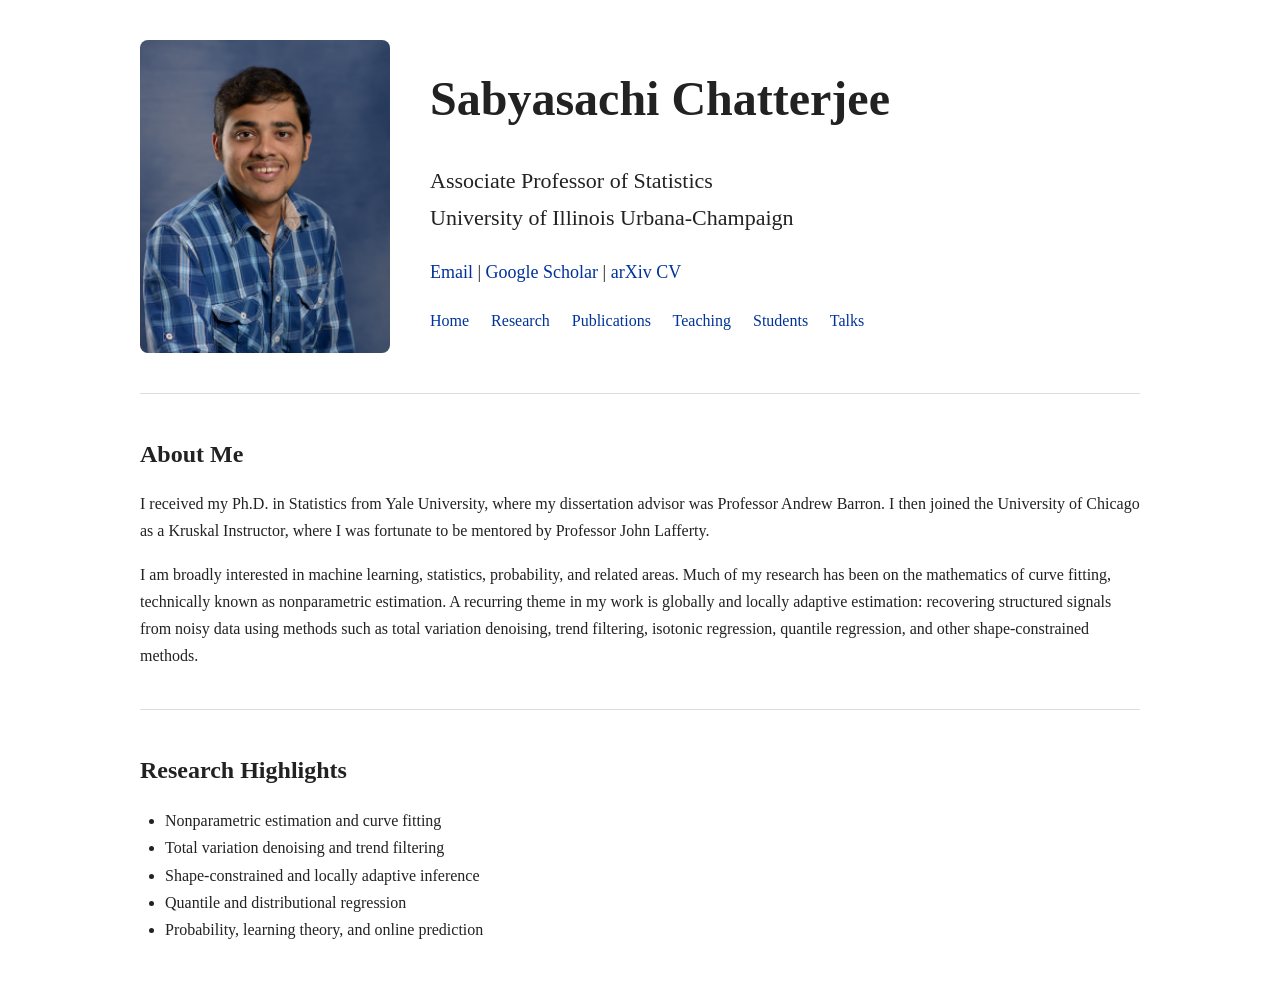
==== index.html @ 8ed2fbd7 "Update index.html" ====
<!DOCTYPE html>
<html lang="en">

<head>
    <meta charset="UTF-8">
    <meta name="viewport" content="width=device-width, initial-scale=1.0">
    <title>Sabyasachi Chatterjee</title>
    <link rel="stylesheet" href="styles.css">
</head>

<body>

<div class="hero">

    <div class="photo">
        <img src="profile.jpg" alt="Sabyasachi Chatterjee">
    </div>

    <div class="intro">

        <h1>Sabyasachi Chatterjee</h1>

        <p class="position">
            Associate Professor of Statistics<br>
            University of Illinois Urbana-Champaign
        </p>

        <p class="quicklinks">
            <a href="mailto:sc1706@illinois.edu">Email</a> |
            <a href="https://scholar.google.com/citations?user=SyVmzFsAAAAJ&hl=en&oi=ao" target="_blank">Google Scholar</a> |
            <a href="https://arxiv.org/search/?query=Sabyasachi+Chatterjee&searchtype=author" target="_blank">arXiv</a> 
            <a href="CV.pdf" target="_blank">CV</a>
        </p>

        <nav>
            <a href="index.html">Home</a>
            <a href="research.html">Research</a>
            <a href="publications.html">Publications</a>
            <a href="teaching.html">Teaching</a>
            <a href="students.html">Students</a>
            <a href="talks.html">Talks</a>
        </nav>

    </div>

</div>

<hr>

<section>

<h2>About Me</h2>

<p>
I received my Ph.D. in Statistics from Yale University, where my dissertation
advisor was Professor Andrew Barron. I then joined the University of Chicago
as a Kruskal Instructor, where I was fortunate to be mentored by Professor
John Lafferty.
</p>

<p>
I am broadly interested in machine learning, statistics, probability, and
related areas. Much of my research has been on the mathematics of curve
fitting, technically known as nonparametric estimation. A recurring theme in
my work is globally and locally adaptive estimation: recovering structured
signals from noisy data using methods such as total variation denoising, trend
filtering, isotonic regression, quantile regression, and other shape-constrained
methods.
</p>

</section>


<hr>

<section>

<h2>Research Highlights</h2>

<ul>
    <li>Nonparametric estimation and curve fitting</li>
    <li>Total variation denoising and trend filtering</li>
    <li>Shape-constrained and locally adaptive inference</li>
    <li>Quantile and distributional regression</li>
    <li>Probability, learning theory, and online prediction</li>
</ul>
</section>

</body>

</html>
---- styles.css ----
body {
    max-width: 1000px;
    margin: 40px auto;
    padding: 0 20px;

    font-family: Georgia, serif;
    line-height: 1.7;
    color: #222;
}

.hero {
    display: flex;
    align-items: center;
    gap: 40px;
    margin-bottom: 40px;
}

.photo {
    flex-shrink: 0;
}

.photo img {
    width: 250px;
    height: auto;
    border-radius: 8px;
    display: block;
}

.intro {
    flex: 1;
}

h1 {
    font-size: 48px;
    margin-bottom: 10px;
    margin-top: 0;
}

.position {
    font-size: 22px;
    margin-bottom: 20px;
}

nav {
    margin-top: 15px;
}

nav a {
    margin-right: 18px;
    text-decoration: none;
    color: #003399;
}

nav a:hover {
    text-decoration: underline;
}

section {
    margin-top: 40px;
    margin-bottom: 40px;
}

h2 {
    margin-bottom: 15px;
}

ul {
    padding-left: 25px;
}

hr {
    border: none;
    border-top: 1px solid #ddd;
    margin: 40px 0;
}

.quicklinks {
    font-size: 18px;
    margin-bottom: 20px;
}

.quicklinks a {
    text-decoration: none;
    color: #003399;
}

.quicklinks a:hover {
    text-decoration: underline;
}

.figure-placeholder {
    border: 1px solid #ddd;
    background: #f8f8f8;
    padding: 60px;
    text-align: center;
    color: #666;
    font-style: italic;
    border-radius: 8px;
    margin-top: 20px;
}
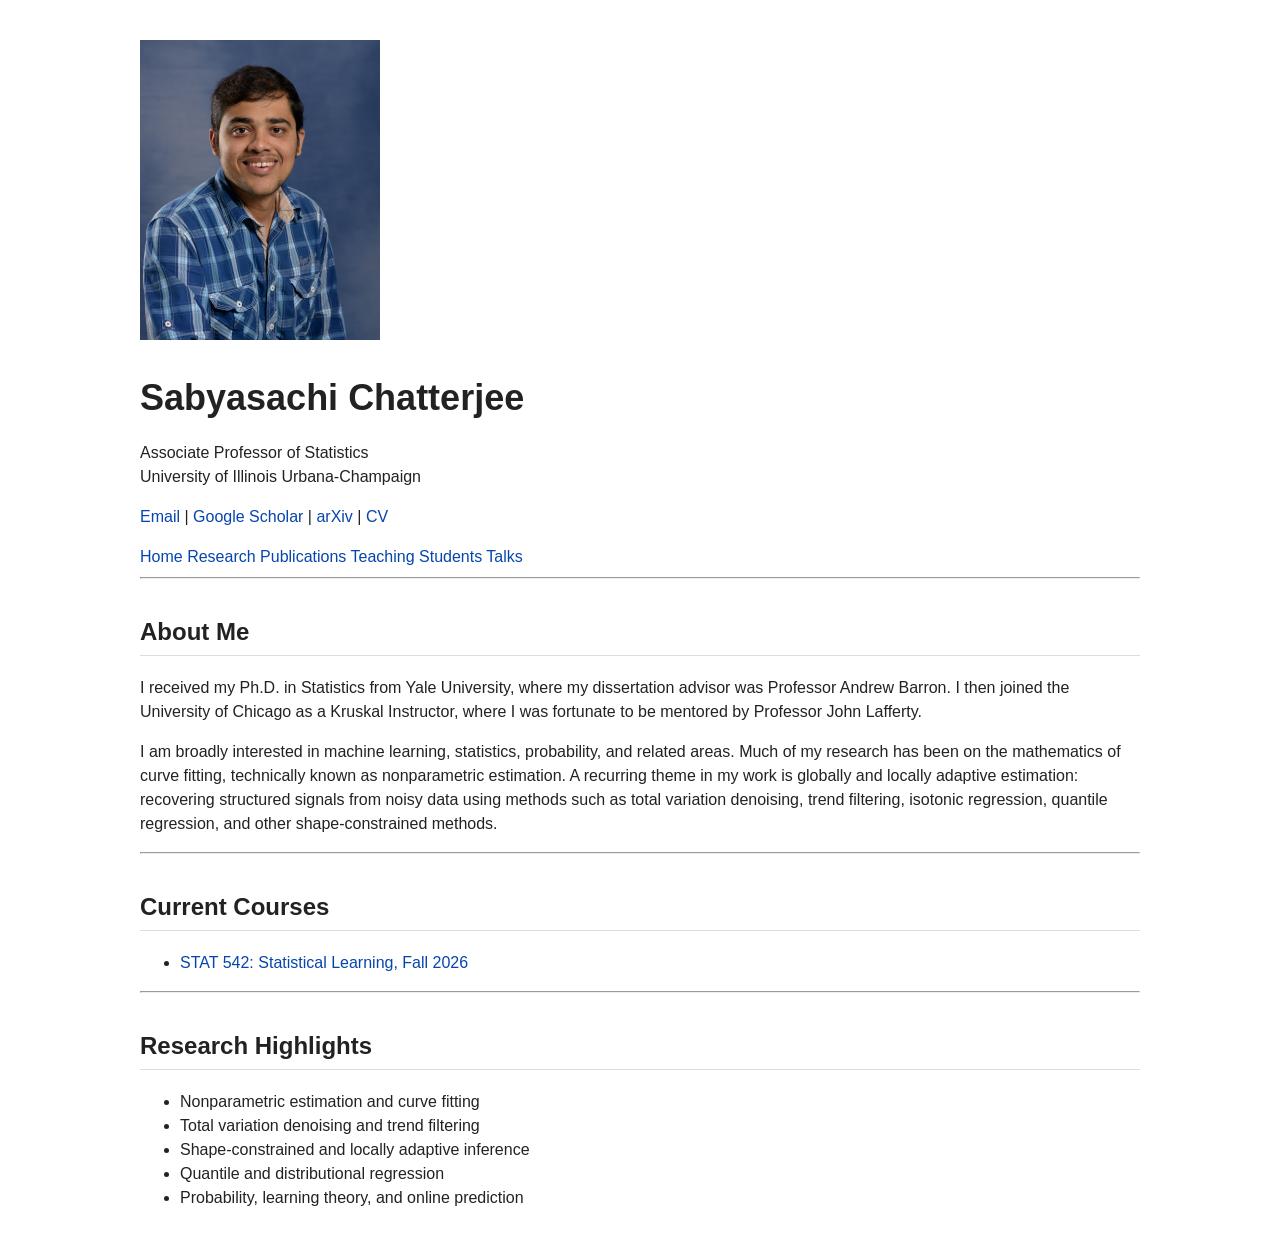
==== commit e9c338bc: "Update index.html" ====
--- a/index.html
+++ b/index.html
@@ -28,7 +28,7 @@
         <p class="quicklinks">
             <a href="mailto:sc1706@illinois.edu">Email</a> |
             <a href="https://scholar.google.com/citations?user=SyVmzFsAAAAJ&hl=en&oi=ao" target="_blank">Google Scholar</a> |
-            <a href="https://arxiv.org/search/?query=Sabyasachi+Chatterjee&searchtype=author" target="_blank">arXiv</a> 
+            <a href="https://arxiv.org/search/?query=Sabyasachi+Chatterjee&searchtype=author" target="_blank">arXiv</a> |
             <a href="CV.pdf" target="_blank">CV</a>
         </p>
 
@@ -70,6 +70,21 @@
 
 </section>
 
+<hr>
+
+<section>
+
+<h2>Current Courses</h2>
+
+<ul>
+    <li>
+        <a href="courses/stat-542-fall-2026/">
+            STAT 542: Statistical Learning, Fall 2026
+        </a>
+    </li>
+</ul>
+
+</section>
 
 <hr>
 
@@ -84,6 +99,7 @@
     <li>Quantile and distributional regression</li>
     <li>Probability, learning theory, and online prediction</li>
 </ul>
+
 </section>
 
 </body>
--- a/styles.css
+++ b/styles.css
@@ -1,100 +1,49 @@
 body {
-    max-width: 1000px;
-    margin: 40px auto;
-    padding: 0 20px;
-
-    font-family: Georgia, serif;
-    line-height: 1.7;
-    color: #222;
-}
-
-.hero {
-    display: flex;
-    align-items: center;
-    gap: 40px;
-    margin-bottom: 40px;
-}
-
-.photo {
-    flex-shrink: 0;
-}
-
-.photo img {
-    width: 250px;
-    height: auto;
-    border-radius: 8px;
-    display: block;
-}
-
-.intro {
-    flex: 1;
+  font-family: Arial, Helvetica, sans-serif;
+  max-width: 1000px;
+  margin: 40px auto;
+  padding: 0 20px;
+  line-height: 1.5;
+  color: #222;
 }
 
 h1 {
-    font-size: 48px;
-    margin-bottom: 10px;
-    margin-top: 0;
-}
-
-.position {
-    font-size: 22px;
-    margin-bottom: 20px;
-}
-
-nav {
-    margin-top: 15px;
-}
-
-nav a {
-    margin-right: 18px;
-    text-decoration: none;
-    color: #003399;
-}
-
-nav a:hover {
-    text-decoration: underline;
-}
-
-section {
-    margin-top: 40px;
-    margin-bottom: 40px;
+  font-size: 36px;
+  margin-bottom: 5px;
 }
 
 h2 {
-    margin-bottom: 15px;
+  margin-top: 35px;
+  border-bottom: 1px solid #ddd;
+  padding-bottom: 5px;
 }
 
-ul {
-    padding-left: 25px;
+table {
+  border-collapse: collapse;
+  width: 100%;
+  margin-top: 15px;
 }
 
-hr {
-    border: none;
-    border-top: 1px solid #ddd;
-    margin: 40px 0;
+th, td {
+  border: 1px solid #ddd;
+  padding: 10px;
+  vertical-align: top;
 }
 
-.quicklinks {
-    font-size: 18px;
-    margin-bottom: 20px;
+th {
+  background: #f2f2f2;
+  text-align: left;
 }
 
-.quicklinks a {
-    text-decoration: none;
-    color: #003399;
+tr:nth-child(even) {
+  background: #fafafa;
 }
 
-.quicklinks a:hover {
-    text-decoration: underline;
+a {
+  color: #0645ad;
+  text-decoration: none;
 }
 
-.figure-placeholder {
-    border: 1px solid #ddd;
-    background: #f8f8f8;
-    padding: 60px;
-    text-align: center;
-    color: #666;
-    font-style: italic;
-    border-radius: 8px;
-    margin-top: 20px;
+a:hover {
+  text-decoration: underline;
 }
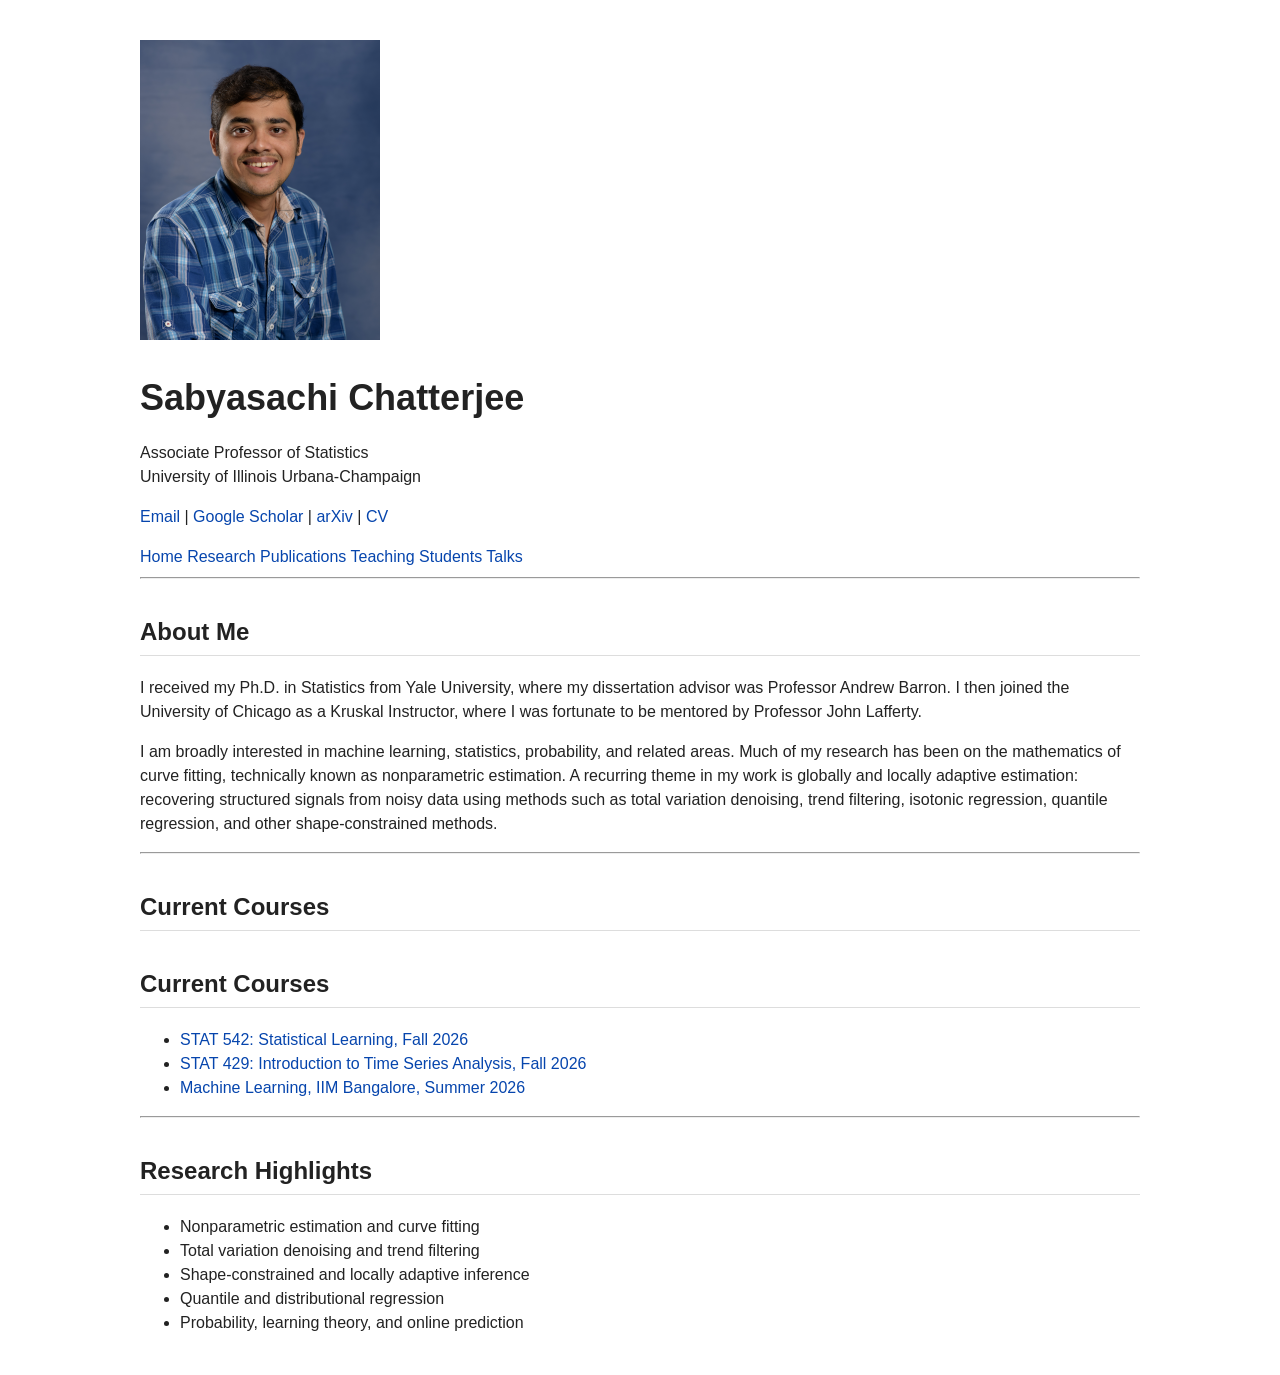
==== commit c293afc2: "Update index.html" ====
--- a/index.html
+++ b/index.html
@@ -76,14 +76,29 @@
 
 <h2>Current Courses</h2>
 
+<h2>Current Courses</h2>
+
 <ul>
+
     <li>
         <a href="courses/stat-542-fall-2026/">
             STAT 542: Statistical Learning, Fall 2026
         </a>
     </li>
+
+    <li>
+        <a href="courses/stat-429-fall-2026/">
+            STAT 429: Introduction to Time Series Analysis, Fall 2026
+        </a>
+    </li>
+
+    <li>
+        <a href="courses/iimb-ml-2026/">
+            Machine Learning, IIM Bangalore, Summer 2026
+        </a>
+    </li>
+
 </ul>
-
 </section>
 
 <hr>
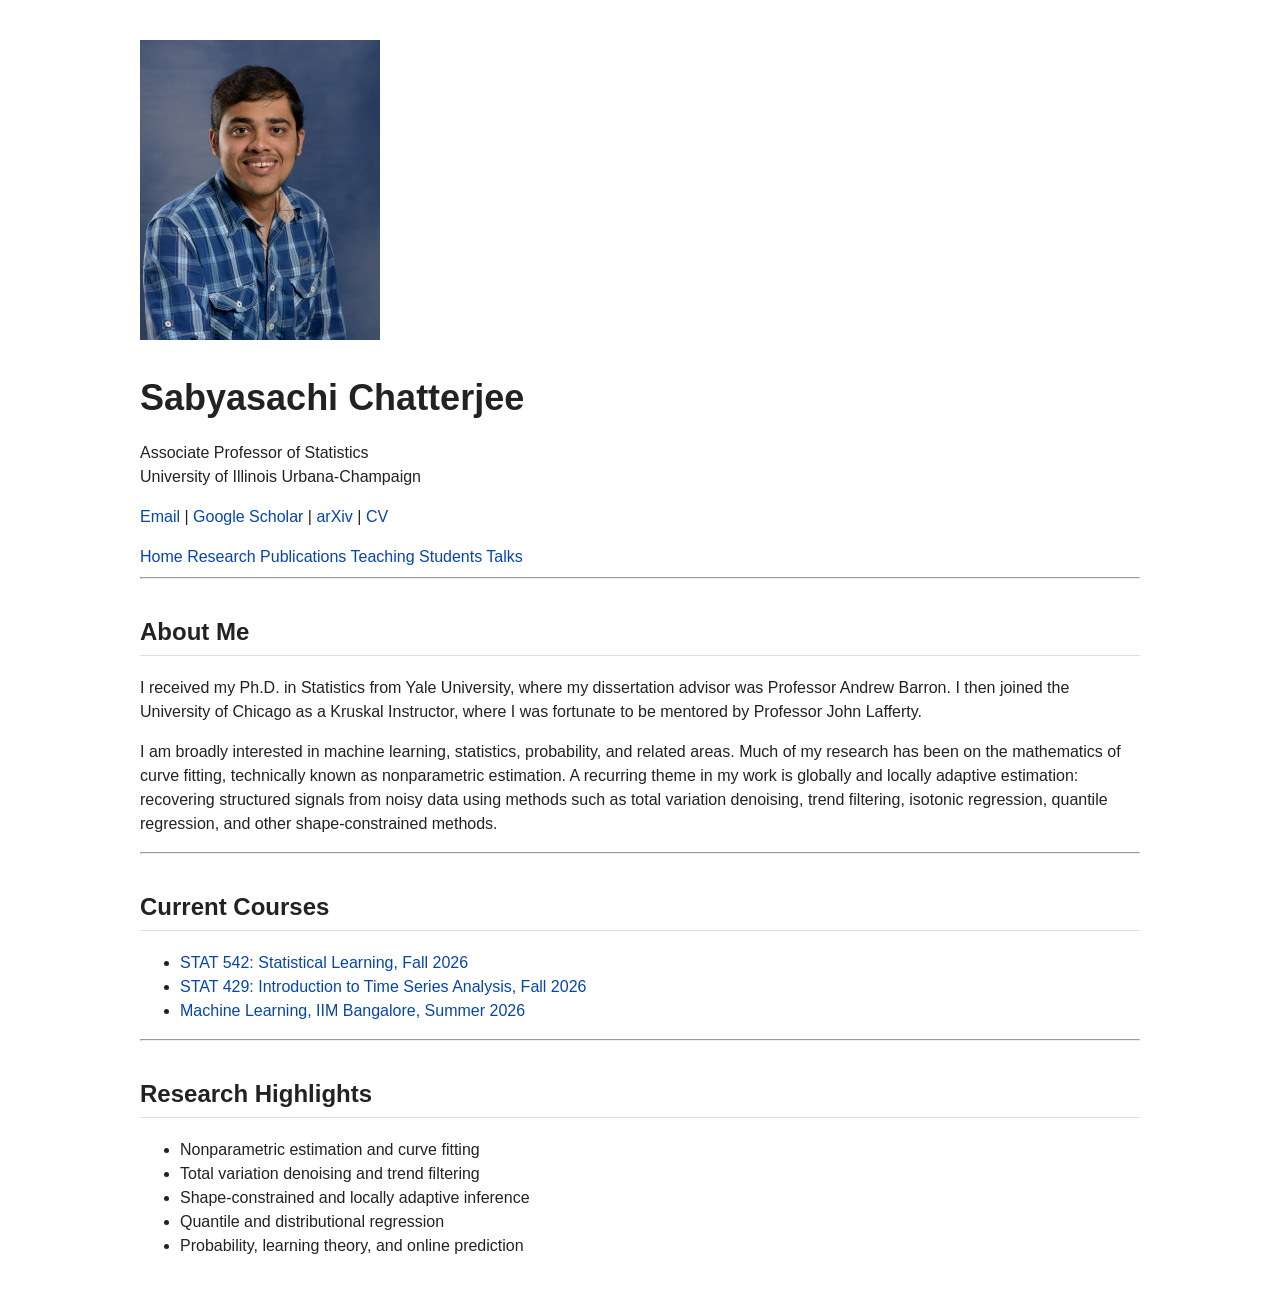
==== commit 067c5605: "Update index.html" ====
--- a/index.html
+++ b/index.html
@@ -74,7 +74,6 @@
 
 <section>
 
-<h2>Current Courses</h2>
 
 <h2>Current Courses</h2>
 
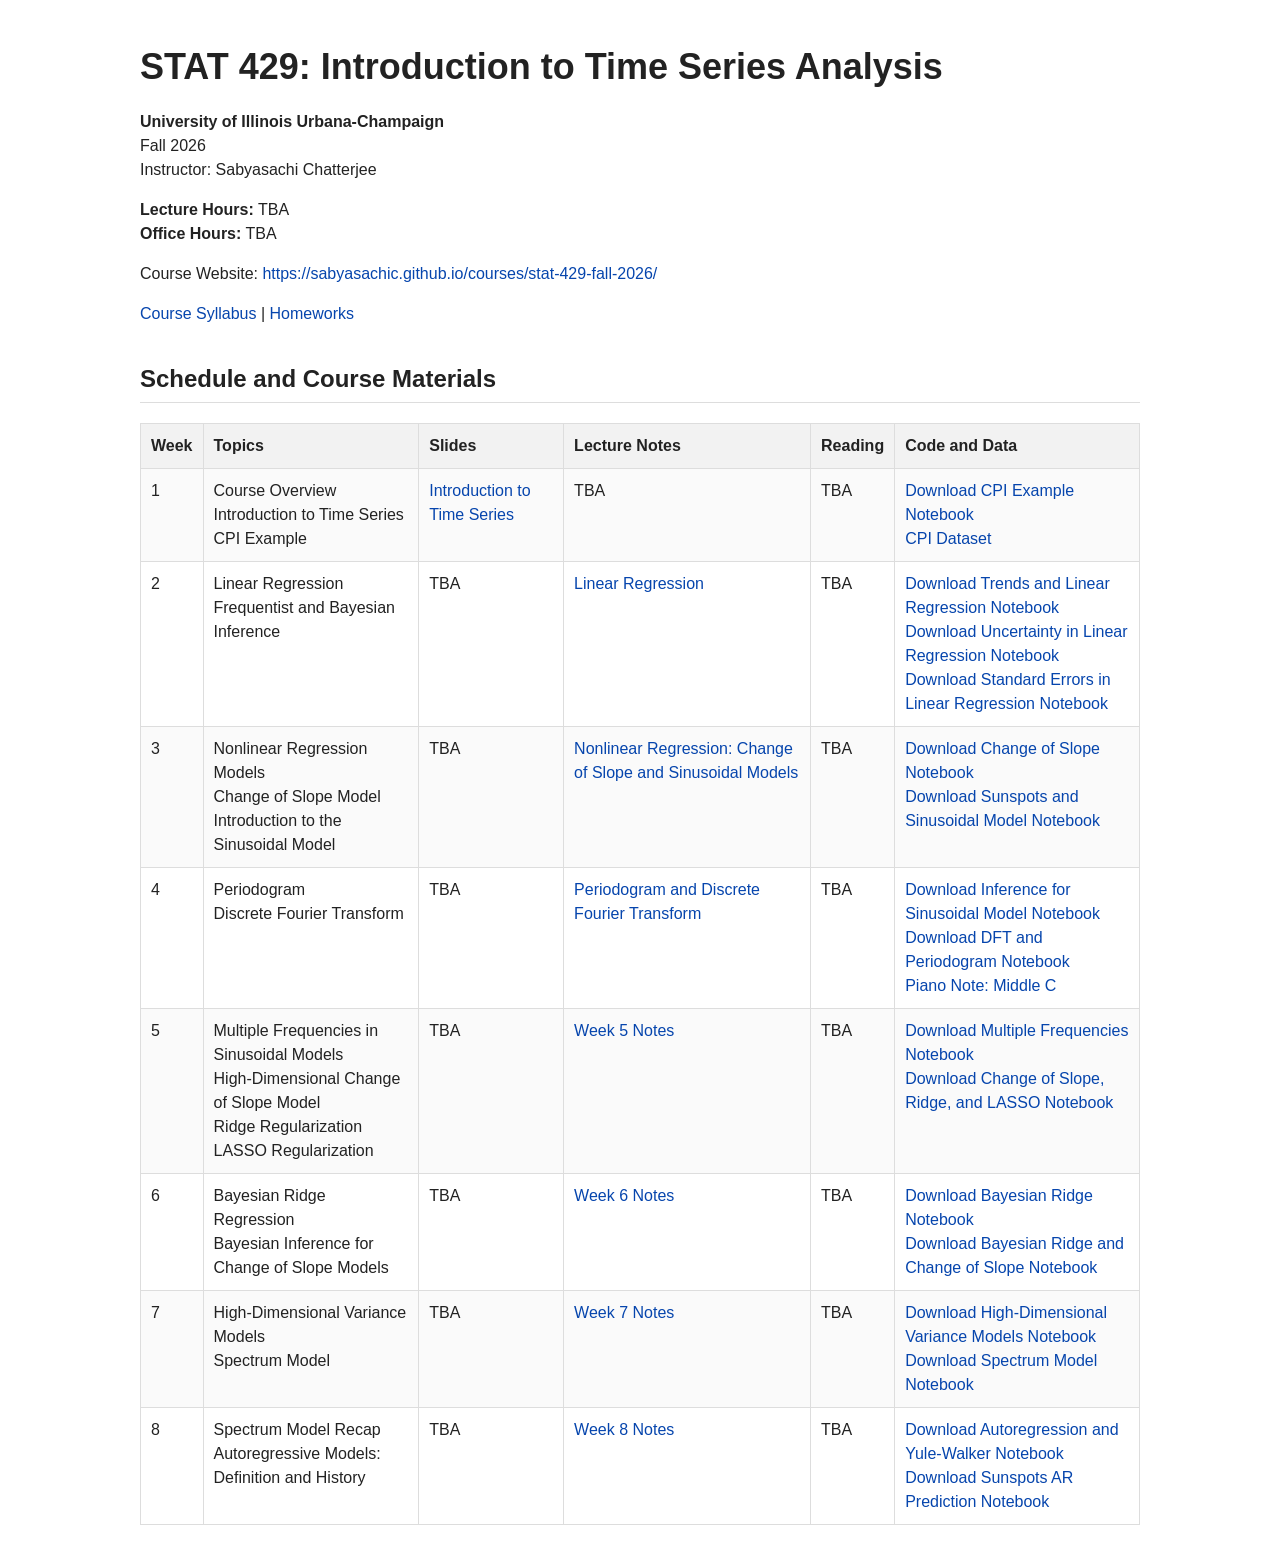
==== commit cebf0d88: "Update index.html" ====
--- a/index.html
+++ b/index.html
@@ -1,121 +1,216 @@
+
 <!DOCTYPE html>
 <html lang="en">
 
 <head>
-    <meta charset="UTF-8">
-    <meta name="viewport" content="width=device-width, initial-scale=1.0">
-    <title>Sabyasachi Chatterjee</title>
-    <link rel="stylesheet" href="styles.css">
+<meta charset="UTF-8">
+<title>Introduction to Time Series Analysis | STAT 429 | UIUC | Fall 2026</title>
+<link rel="stylesheet" href="../../styles.css">
 </head>
 
 <body>
 
-<div class="hero">
-
-    <div class="photo">
-        <img src="profile.jpg" alt="Sabyasachi Chatterjee">
-    </div>
-
-    <div class="intro">
-
-        <h1>Sabyasachi Chatterjee</h1>
-
-        <p class="position">
-            Associate Professor of Statistics<br>
-            University of Illinois Urbana-Champaign
-        </p>
-
-        <p class="quicklinks">
-            <a href="mailto:sc1706@illinois.edu">Email</a> |
-            <a href="https://scholar.google.com/citations?user=SyVmzFsAAAAJ&hl=en&oi=ao" target="_blank">Google Scholar</a> |
-            <a href="https://arxiv.org/search/?query=Sabyasachi+Chatterjee&searchtype=author" target="_blank">arXiv</a> |
-            <a href="CV.pdf" target="_blank">CV</a>
-        </p>
-
-        <nav>
-            <a href="index.html">Home</a>
-            <a href="research.html">Research</a>
-            <a href="publications.html">Publications</a>
-            <a href="teaching.html">Teaching</a>
-            <a href="students.html">Students</a>
-            <a href="talks.html">Talks</a>
-        </nav>
-
-    </div>
-
-</div>
-
-<hr>
-
-<section>
-
-<h2>About Me</h2>
-
-<p>
-I received my Ph.D. in Statistics from Yale University, where my dissertation
-advisor was Professor Andrew Barron. I then joined the University of Chicago
-as a Kruskal Instructor, where I was fortunate to be mentored by Professor
-John Lafferty.
-</p>
-
-<p>
-I am broadly interested in machine learning, statistics, probability, and
-related areas. Much of my research has been on the mathematics of curve
-fitting, technically known as nonparametric estimation. A recurring theme in
-my work is globally and locally adaptive estimation: recovering structured
-signals from noisy data using methods such as total variation denoising, trend
-filtering, isotonic regression, quantile regression, and other shape-constrained
-methods.
-</p>
-
-</section>
-
-<hr>
-
-<section>
-
-
-<h2>Current Courses</h2>
-
-<ul>
-
-    <li>
-        <a href="courses/stat-542-fall-2026/">
-            STAT 542: Statistical Learning, Fall 2026
-        </a>
-    </li>
-
-    <li>
-        <a href="courses/stat-429-fall-2026/">
-            STAT 429: Introduction to Time Series Analysis, Fall 2026
-        </a>
-    </li>
-
-    <li>
-        <a href="courses/iimb-ml-2026/">
-            Machine Learning, IIM Bangalore, Summer 2026
-        </a>
-    </li>
-
-</ul>
-</section>
-
-<hr>
-
-<section>
-
-<h2>Research Highlights</h2>
-
-<ul>
-    <li>Nonparametric estimation and curve fitting</li>
-    <li>Total variation denoising and trend filtering</li>
-    <li>Shape-constrained and locally adaptive inference</li>
-    <li>Quantile and distributional regression</li>
-    <li>Probability, learning theory, and online prediction</li>
-</ul>
-
-</section>
+<h1>STAT 429: Introduction to Time Series Analysis</h1>
+
+<p>
+<b>University of Illinois Urbana-Champaign</b><br>
+Fall 2026<br>
+Instructor: Sabyasachi Chatterjee
+</p>
+
+<p>
+<b>Lecture Hours:</b> TBA<br>
+<b>Office Hours:</b> TBA
+</p>
+
+<p>
+Course Website:
+<a href="https://sabyasachic.github.io/courses/stat-429-fall-2026/">
+https://sabyasachic.github.io/courses/stat-429-fall-2026/
+</a>
+</p>
+
+<p>
+<a href="Time_Series_Course.pdf">Course Syllabus</a> |
+<a href="homeworks.html">Homeworks</a>
+</p>
+
+<h2>Schedule and Course Materials</h2>
+
+<table border="1" cellpadding="8">
+
+<tr>
+<th>Week</th>
+<th>Topics</th>
+<th>Slides</th>
+<th>Lecture Notes</th>
+<th>Reading</th>
+<th>Code and Data</th>
+</tr>
+
+<!-- WEEK 1 -->
+
+<tr>
+<td>1</td>
+<td>
+Course Overview<br>
+Introduction to Time Series<br>
+CPI Example
+</td>
+<td>
+<a href="LectureOneSlides3.pdf">Introduction to Time Series</a>
+</td>
+<td>TBA</td>
+<td>TBA</td>
+<td>
+<a href="Code_Lec2.ipynb" download>Download CPI Example Notebook</a><br>
+<a href="CPIAUCSL_01September2025.csv">CPI Dataset</a>
+</td>
+</tr>
+
+<!-- WEEK 2 -->
+
+<tr>
+<td>2</td>
+<td>
+Linear Regression<br>
+Frequentist and Bayesian Inference
+</td>
+<td>TBA</td>
+<td>
+<a href="Linear%20Regression.pdf">Linear Regression</a>
+</td>
+<td>TBA</td>
+<td>
+<a href="Trends_Linreg.ipynb" download>Download Trends and Linear Regression Notebook</a><br>
+<a href="linreg_uncert.ipynb" download>Download Uncertainty in Linear Regression Notebook</a><br>
+<a href="std_errors_linreg.ipynb" download>Download Standard Errors in Linear Regression Notebook</a>
+</td>
+</tr>
+
+<!-- WEEK 3 -->
+
+<tr>
+<td>3</td>
+<td>
+Nonlinear Regression Models<br>
+Change of Slope Model<br>
+Introduction to the Sinusoidal Model
+</td>
+<td>TBA</td>
+<td>
+<a href="Week3_Nonlinear_Regression.pdf">
+Nonlinear Regression: Change of Slope and Sinusoidal Models
+</a>
+</td>
+<td>TBA</td>
+<td>
+<a href="twostlines.ipynb" download>Download Change of Slope Notebook</a><br>
+<a href="sunspots.ipynb" download>Download Sunspots and Sinusoidal Model Notebook</a>
+</td>
+</tr>
+
+<!-- WEEK 4 -->
+
+<tr>
+<td>4</td>
+<td>
+Periodogram<br>
+Discrete Fourier Transform
+</td>
+<td>TBA</td>
+<td>
+<a href="Week4_Nonlinear_Regression.pdf">
+Periodogram and Discrete Fourier Transform
+</a>
+</td>
+<td>TBA</td>
+<td>
+<a href="Inference_Sinusoidal.ipynb" download>Download Inference for Sinusoidal Model Notebook</a><br>
+<a href="DFT_Periodogram.ipynb" download>Download DFT and Periodogram Notebook</a><br>
+<a href="Hear%20Piano%20Note%20-%20Middle%20C.mp3">Piano Note: Middle C</a>
+</td>
+</tr>
+
+<!-- WEEK 5 -->
+
+<tr>
+<td>5</td>
+<td>
+Multiple Frequencies in Sinusoidal Models<br>
+High-Dimensional Change of Slope Model<br>
+Ridge Regularization<br>
+LASSO Regularization
+</td>
+<td>TBA</td>
+<td>
+<a href="Week5_Notes.pdf">Week 5 Notes</a>
+</td>
+<td>TBA</td>
+<td>
+<a href="More_Sunspots.ipynb" download>Download Multiple Frequencies Notebook</a><br>
+<a href="ChangeofSlope.ipynb" download>Download Change of Slope, Ridge, and LASSO Notebook</a>
+</td>
+</tr>
+
+<!-- WEEK 6 -->
+
+<tr>
+<td>6</td>
+<td>
+Bayesian Ridge Regression<br>
+Bayesian Inference for Change of Slope Models
+</td>
+<td>TBA</td>
+<td>
+<a href="Week6.pdf">Week 6 Notes</a>
+</td>
+<td>TBA</td>
+<td>
+<a href="Bayesian_Ridge.ipynb" download>Download Bayesian Ridge Notebook</a><br>
+<a href="Bayesian_Ridge_Kink.ipynb" download>Download Bayesian Ridge and Change of Slope Notebook</a>
+</td>
+</tr>
+
+<!-- WEEK 7 -->
+
+<tr>
+<td>7</td>
+<td>
+High-Dimensional Variance Models<br>
+Spectrum Model
+</td>
+<td>TBA</td>
+<td>
+<a href="Week7.pdf">Week 7 Notes</a>
+</td>
+<td>TBA</td>
+<td>
+<a href="3variance.ipynb" download>Download High-Dimensional Variance Models Notebook</a><br>
+<a href="spectrum.ipynb" download>Download Spectrum Model Notebook</a>
+</td>
+</tr>
+
+<!-- WEEK 8 -->
+
+<tr>
+<td>8</td>
+<td>
+Spectrum Model Recap<br>
+Autoregressive Models: Definition and History
+</td>
+<td>TBA</td>
+<td>
+<a href="Week8.pdf">Week 8 Notes</a>
+</td>
+<td>TBA</td>
+<td>
+<a href="AR%2BYULE.ipynb" download>Download Autoregression and Yule-Walker Notebook</a><br>
+<a href="Sunspots_AR_prediction.ipynb" download>Download Sunspots AR Prediction Notebook</a>
+</td>
+</tr>
+
+</table>
 
 </body>
-
 </html>
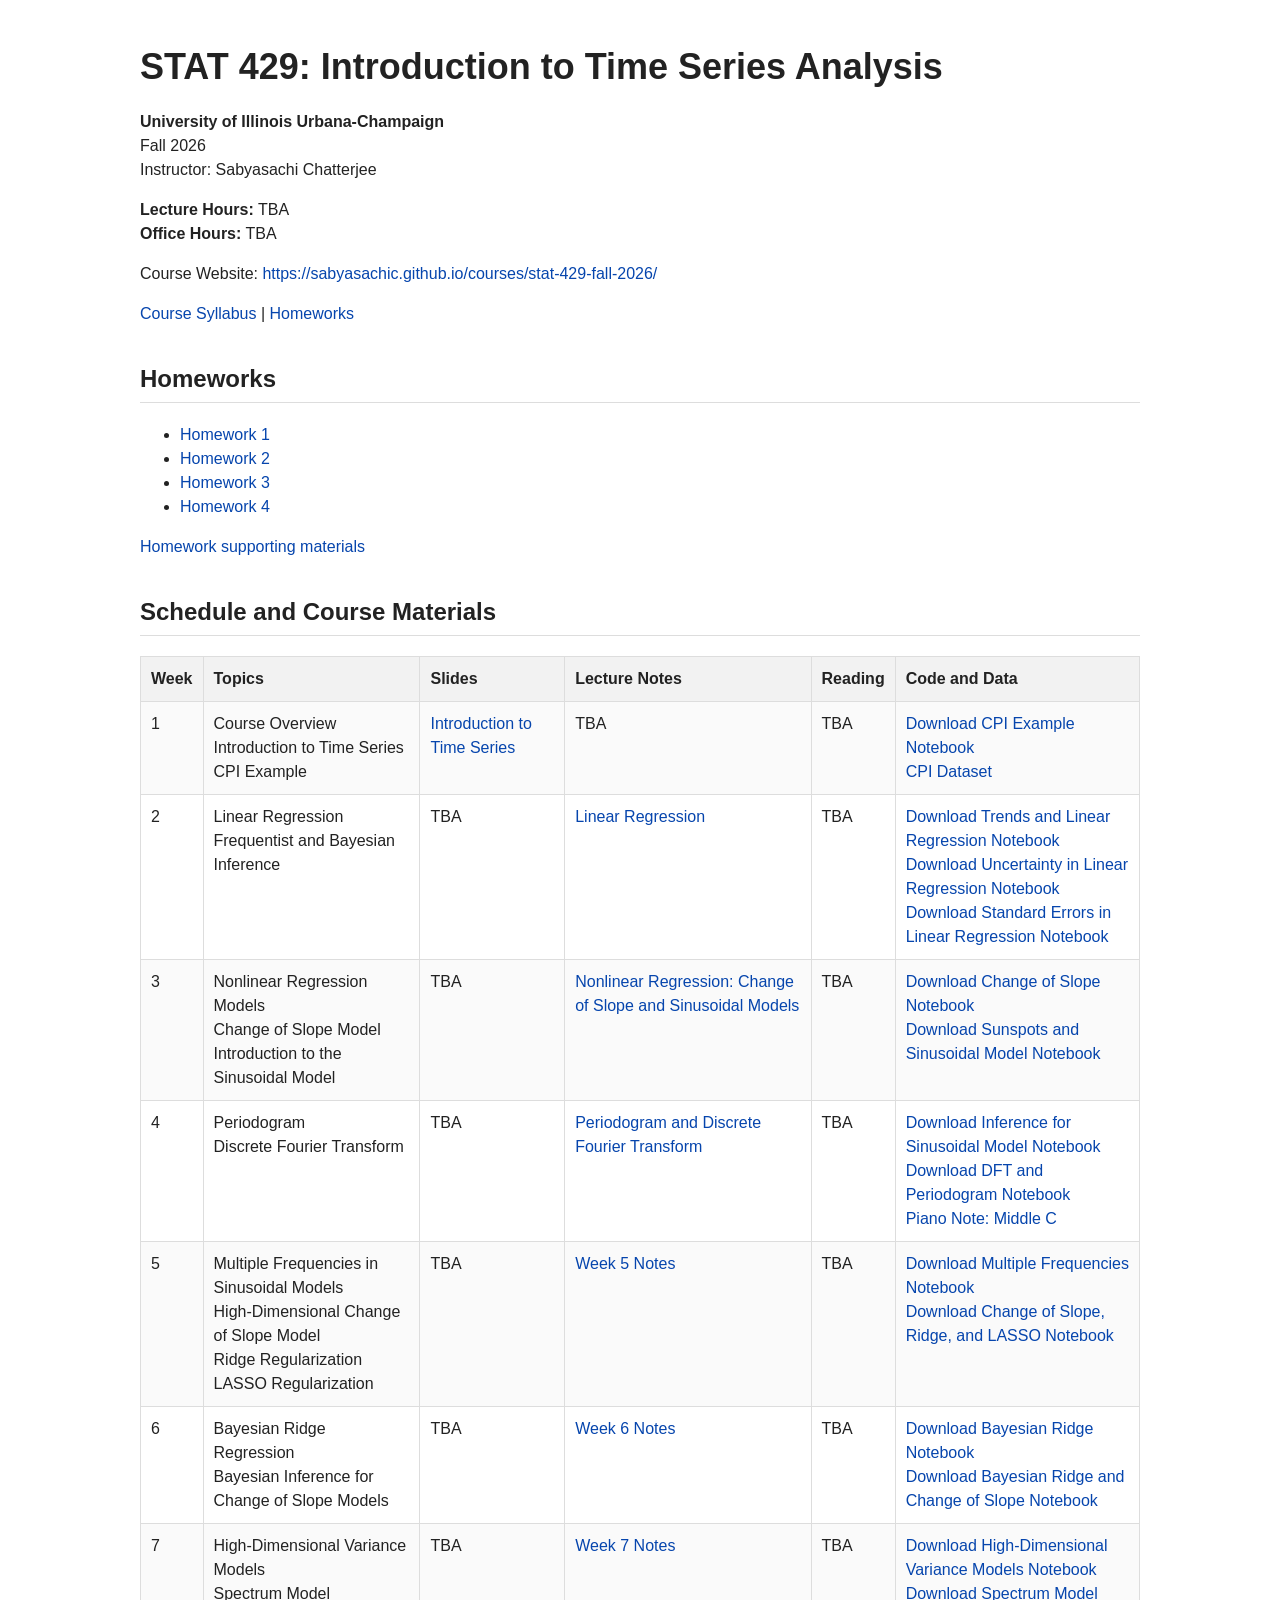
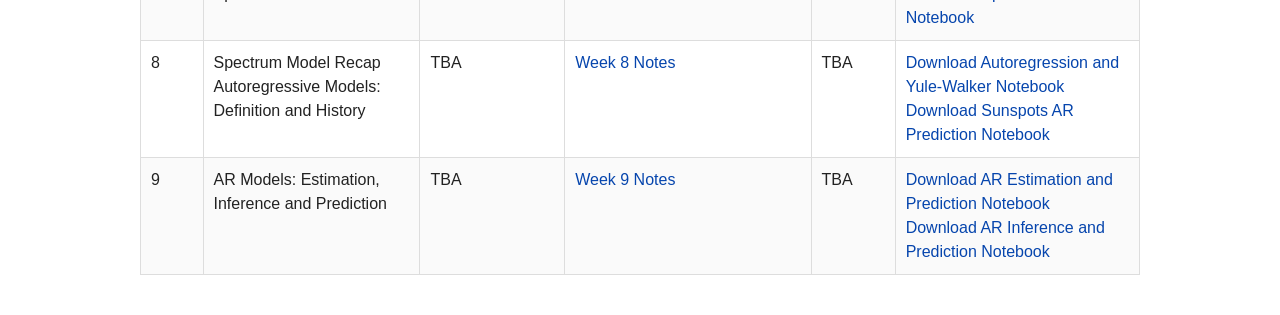
==== commit 3fdb5800: "Update index.html" ====
--- a/index.html
+++ b/index.html
@@ -1,4 +1,3 @@
-
 <!DOCTYPE html>
 <html lang="en">
 
@@ -33,6 +32,19 @@
 <p>
 <a href="Time_Series_Course.pdf">Course Syllabus</a> |
 <a href="homeworks.html">Homeworks</a>
+</p>
+
+<h2>Homeworks</h2>
+
+<ul>
+<li><a href="HW1.pdf">Homework 1</a></li>
+<li><a href="HW2/HW2.pdf">Homework 2</a></li>
+<li><a href="HW3.pdf">Homework 3</a></li>
+<li><a href="HW4.pdf">Homework 4</a></li>
+</ul>
+
+<p>
+<a href="homeworks.html">Homework supporting materials</a>
 </p>
 
 <h2>Schedule and Course Materials</h2>
@@ -210,6 +222,24 @@
 </td>
 </tr>
 
+<!-- WEEK 9 -->
+
+<tr>
+<td>9</td>
+<td>
+AR Models: Estimation, Inference and Prediction
+</td>
+<td>TBA</td>
+<td>
+<a href="Week9.pdf">Week 9 Notes</a>
+</td>
+<td>TBA</td>
+<td>
+<a href="AR_EstimationPrediction.ipynb" download>Download AR Estimation and Prediction Notebook</a><br>
+<a href="AR_inferenceprediction.ipynb" download>Download AR Inference and Prediction Notebook</a>
+</td>
+</tr>
+
 </table>
 
 </body>
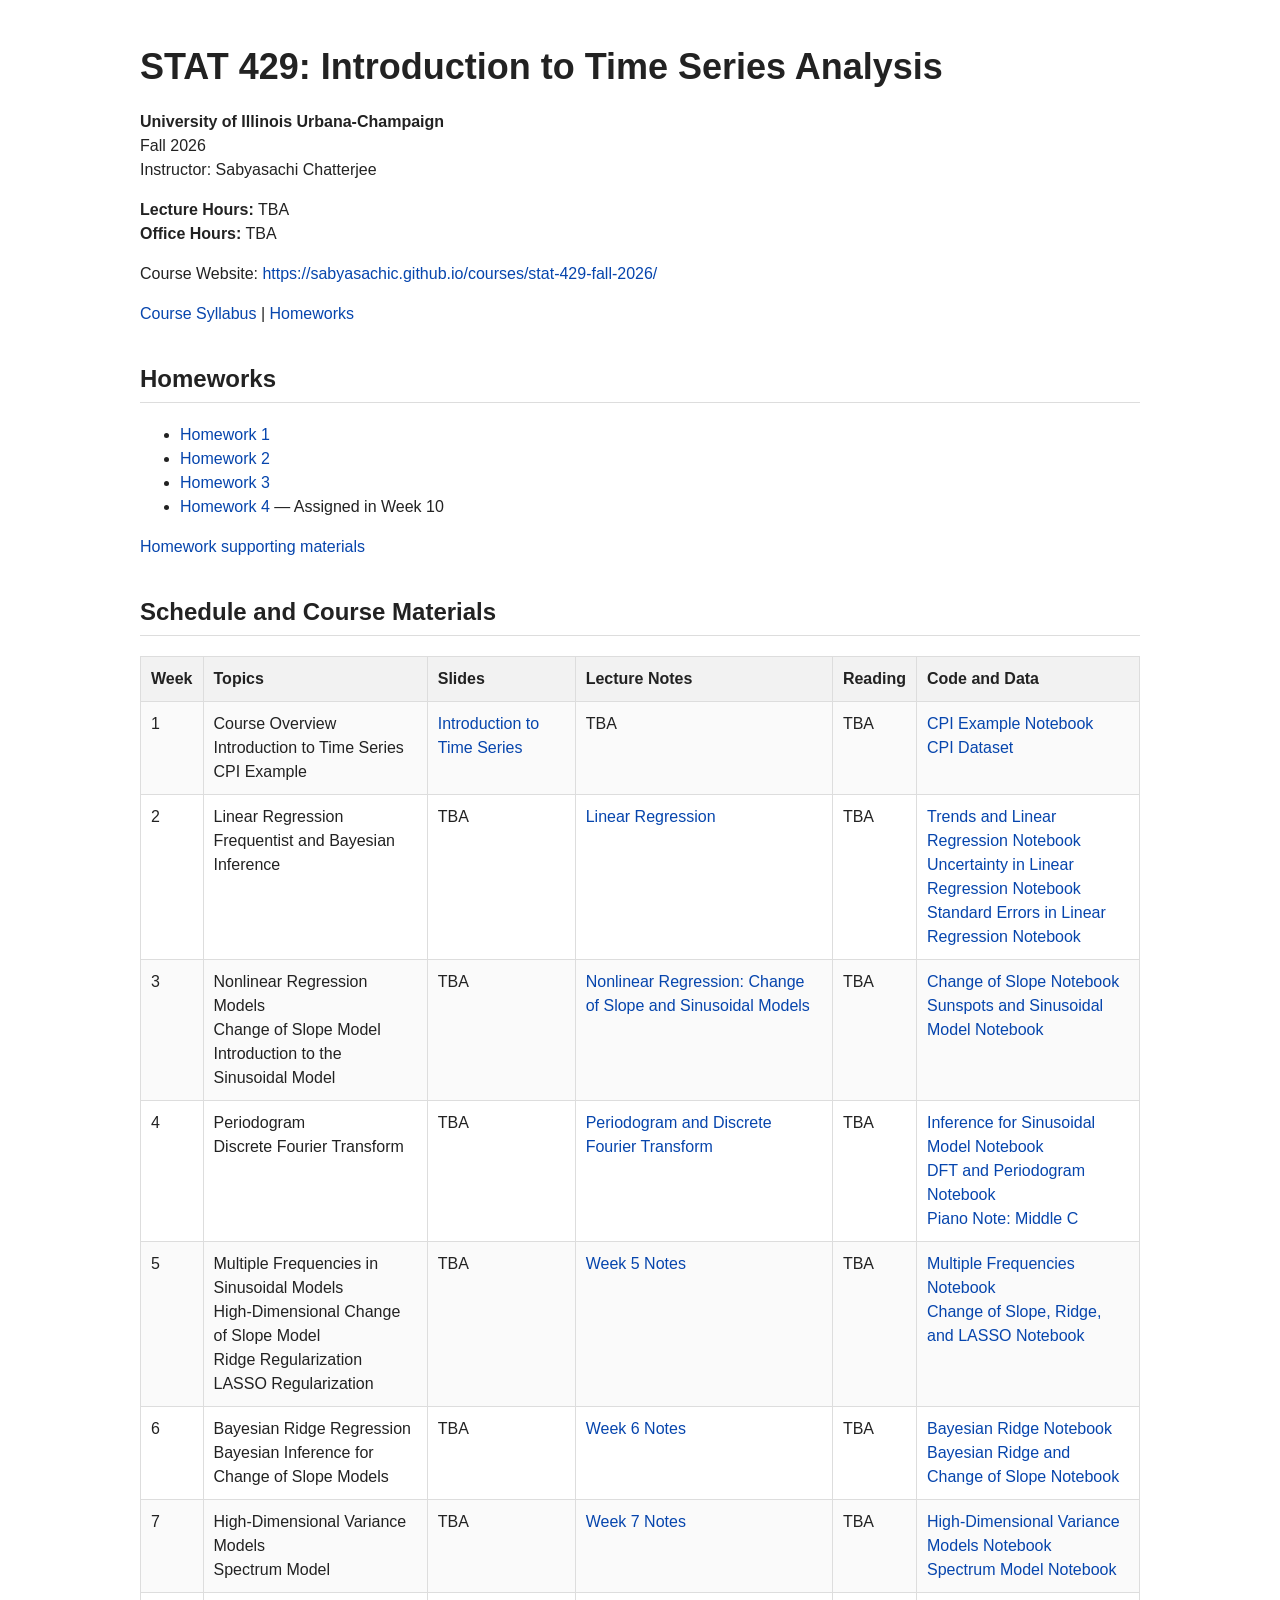
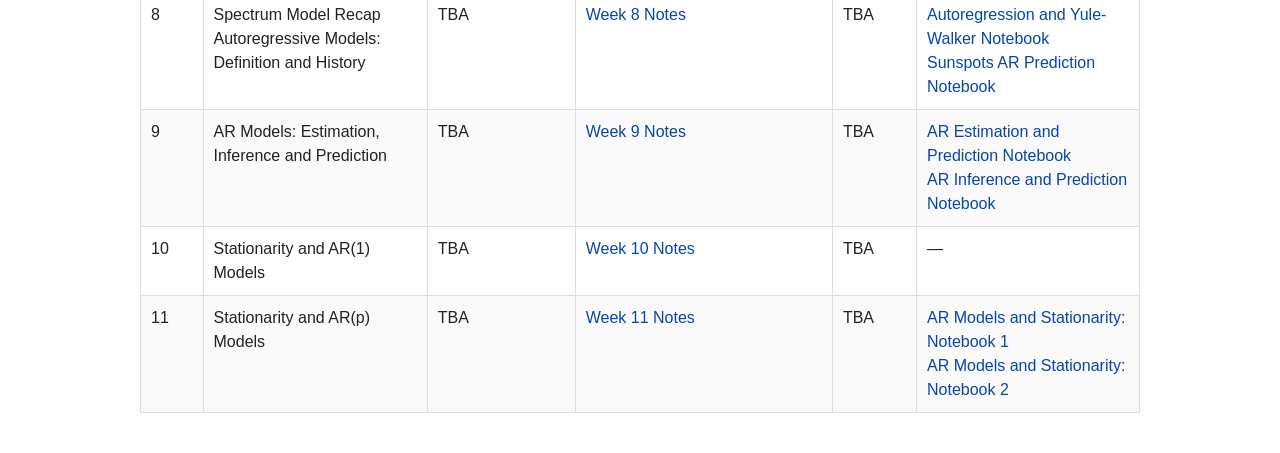
==== commit 467f1eb1: "Update index.html" ====
--- a/index.html
+++ b/index.html
@@ -40,7 +40,7 @@
 <li><a href="HW1.pdf">Homework 1</a></li>
 <li><a href="HW2/HW2.pdf">Homework 2</a></li>
 <li><a href="HW3.pdf">Homework 3</a></li>
-<li><a href="HW4.pdf">Homework 4</a></li>
+<li><a href="HW4.pdf">Homework 4</a> &mdash; Assigned in Week 10</li>
 </ul>
 
 <p>
@@ -75,7 +75,7 @@
 <td>TBA</td>
 <td>TBA</td>
 <td>
-<a href="Code_Lec2.ipynb" download>Download CPI Example Notebook</a><br>
+<a href="https://nbviewer.org/url/sabyasachic.github.io/courses/stat-429-fall-2026/Code_Lec2.ipynb">CPI Example Notebook</a><br>
 <a href="CPIAUCSL_01September2025.csv">CPI Dataset</a>
 </td>
 </tr>
@@ -94,9 +94,9 @@
 </td>
 <td>TBA</td>
 <td>
-<a href="Trends_Linreg.ipynb" download>Download Trends and Linear Regression Notebook</a><br>
-<a href="linreg_uncert.ipynb" download>Download Uncertainty in Linear Regression Notebook</a><br>
-<a href="std_errors_linreg.ipynb" download>Download Standard Errors in Linear Regression Notebook</a>
+<a href="https://nbviewer.org/url/sabyasachic.github.io/courses/stat-429-fall-2026/Trends_Linreg.ipynb">Trends and Linear Regression Notebook</a><br>
+<a href="https://nbviewer.org/url/sabyasachic.github.io/courses/stat-429-fall-2026/linreg_uncert.ipynb">Uncertainty in Linear Regression Notebook</a><br>
+<a href="https://nbviewer.org/url/sabyasachic.github.io/courses/stat-429-fall-2026/std_errors_linreg.ipynb">Standard Errors in Linear Regression Notebook</a>
 </td>
 </tr>
 
@@ -117,8 +117,8 @@
 </td>
 <td>TBA</td>
 <td>
-<a href="twostlines.ipynb" download>Download Change of Slope Notebook</a><br>
-<a href="sunspots.ipynb" download>Download Sunspots and Sinusoidal Model Notebook</a>
+<a href="https://nbviewer.org/url/sabyasachic.github.io/courses/stat-429-fall-2026/twostlines.ipynb">Change of Slope Notebook</a><br>
+<a href="https://nbviewer.org/url/sabyasachic.github.io/courses/stat-429-fall-2026/sunspots.ipynb">Sunspots and Sinusoidal Model Notebook</a>
 </td>
 </tr>
 
@@ -138,8 +138,8 @@
 </td>
 <td>TBA</td>
 <td>
-<a href="Inference_Sinusoidal.ipynb" download>Download Inference for Sinusoidal Model Notebook</a><br>
-<a href="DFT_Periodogram.ipynb" download>Download DFT and Periodogram Notebook</a><br>
+<a href="https://nbviewer.org/url/sabyasachic.github.io/courses/stat-429-fall-2026/Inference_Sinusoidal.ipynb">Inference for Sinusoidal Model Notebook</a><br>
+<a href="https://nbviewer.org/url/sabyasachic.github.io/courses/stat-429-fall-2026/DFT_Periodogram.ipynb">DFT and Periodogram Notebook</a><br>
 <a href="Hear%20Piano%20Note%20-%20Middle%20C.mp3">Piano Note: Middle C</a>
 </td>
 </tr>
@@ -160,8 +160,8 @@
 </td>
 <td>TBA</td>
 <td>
-<a href="More_Sunspots.ipynb" download>Download Multiple Frequencies Notebook</a><br>
-<a href="ChangeofSlope.ipynb" download>Download Change of Slope, Ridge, and LASSO Notebook</a>
+<a href="https://nbviewer.org/url/sabyasachic.github.io/courses/stat-429-fall-2026/More_Sunspots.ipynb">Multiple Frequencies Notebook</a><br>
+<a href="https://nbviewer.org/url/sabyasachic.github.io/courses/stat-429-fall-2026/ChangeofSlope.ipynb">Change of Slope, Ridge, and LASSO Notebook</a>
 </td>
 </tr>
 
@@ -179,8 +179,8 @@
 </td>
 <td>TBA</td>
 <td>
-<a href="Bayesian_Ridge.ipynb" download>Download Bayesian Ridge Notebook</a><br>
-<a href="Bayesian_Ridge_Kink.ipynb" download>Download Bayesian Ridge and Change of Slope Notebook</a>
+<a href="https://nbviewer.org/url/sabyasachic.github.io/courses/stat-429-fall-2026/Bayesian_Ridge.ipynb">Bayesian Ridge Notebook</a><br>
+<a href="https://nbviewer.org/url/sabyasachic.github.io/courses/stat-429-fall-2026/Bayesian_Ridge_Kink.ipynb">Bayesian Ridge and Change of Slope Notebook</a>
 </td>
 </tr>
 
@@ -198,8 +198,8 @@
 </td>
 <td>TBA</td>
 <td>
-<a href="3variance.ipynb" download>Download High-Dimensional Variance Models Notebook</a><br>
-<a href="spectrum.ipynb" download>Download Spectrum Model Notebook</a>
+<a href="https://nbviewer.org/url/sabyasachic.github.io/courses/stat-429-fall-2026/3variance.ipynb">High-Dimensional Variance Models Notebook</a><br>
+<a href="https://nbviewer.org/url/sabyasachic.github.io/courses/stat-429-fall-2026/spectrum.ipynb">Spectrum Model Notebook</a>
 </td>
 </tr>
 
@@ -217,8 +217,8 @@
 </td>
 <td>TBA</td>
 <td>
-<a href="AR%2BYULE.ipynb" download>Download Autoregression and Yule-Walker Notebook</a><br>
-<a href="Sunspots_AR_prediction.ipynb" download>Download Sunspots AR Prediction Notebook</a>
+<a href="https://nbviewer.org/url/sabyasachic.github.io/courses/stat-429-fall-2026/AR%2BYULE.ipynb">Autoregression and Yule-Walker Notebook</a><br>
+<a href="https://nbviewer.org/url/sabyasachic.github.io/courses/stat-429-fall-2026/Sunspots_AR_prediction.ipynb">Sunspots AR Prediction Notebook</a>
 </td>
 </tr>
 
@@ -235,8 +235,41 @@
 </td>
 <td>TBA</td>
 <td>
-<a href="AR_EstimationPrediction.ipynb" download>Download AR Estimation and Prediction Notebook</a><br>
-<a href="AR_inferenceprediction.ipynb" download>Download AR Inference and Prediction Notebook</a>
+<a href="https://nbviewer.org/url/sabyasachic.github.io/courses/stat-429-fall-2026/AR_EstimationPrediction.ipynb">AR Estimation and Prediction Notebook</a><br>
+<a href="https://nbviewer.org/url/sabyasachic.github.io/courses/stat-429-fall-2026/AR_inferenceprediction.ipynb">AR Inference and Prediction Notebook</a>
+</td>
+</tr>
+
+<!-- WEEK 10 -->
+
+<tr>
+<td>10</td>
+<td>
+Stationarity and AR(1) Models
+</td>
+<td>TBA</td>
+<td>
+<a href="Week10.pdf">Week 10 Notes</a>
+</td>
+<td>TBA</td>
+<td>&mdash;</td>
+</tr>
+
+<!-- WEEK 11 -->
+
+<tr>
+<td>11</td>
+<td>
+Stationarity and AR(p) Models
+</td>
+<td>TBA</td>
+<td>
+<a href="Week11.pdf">Week 11 Notes</a>
+</td>
+<td>TBA</td>
+<td>
+<a href="https://nbviewer.org/url/sabyasachic.github.io/courses/stat-429-fall-2026/AR%28p%29andStationarity1.ipynb">AR Models and Stationarity: Notebook 1</a><br>
+<a href="https://nbviewer.org/url/sabyasachic.github.io/courses/stat-429-fall-2026/AR%28p%29andStationarity2.ipynb">AR Models and Stationarity: Notebook 2</a>
 </td>
 </tr>
 
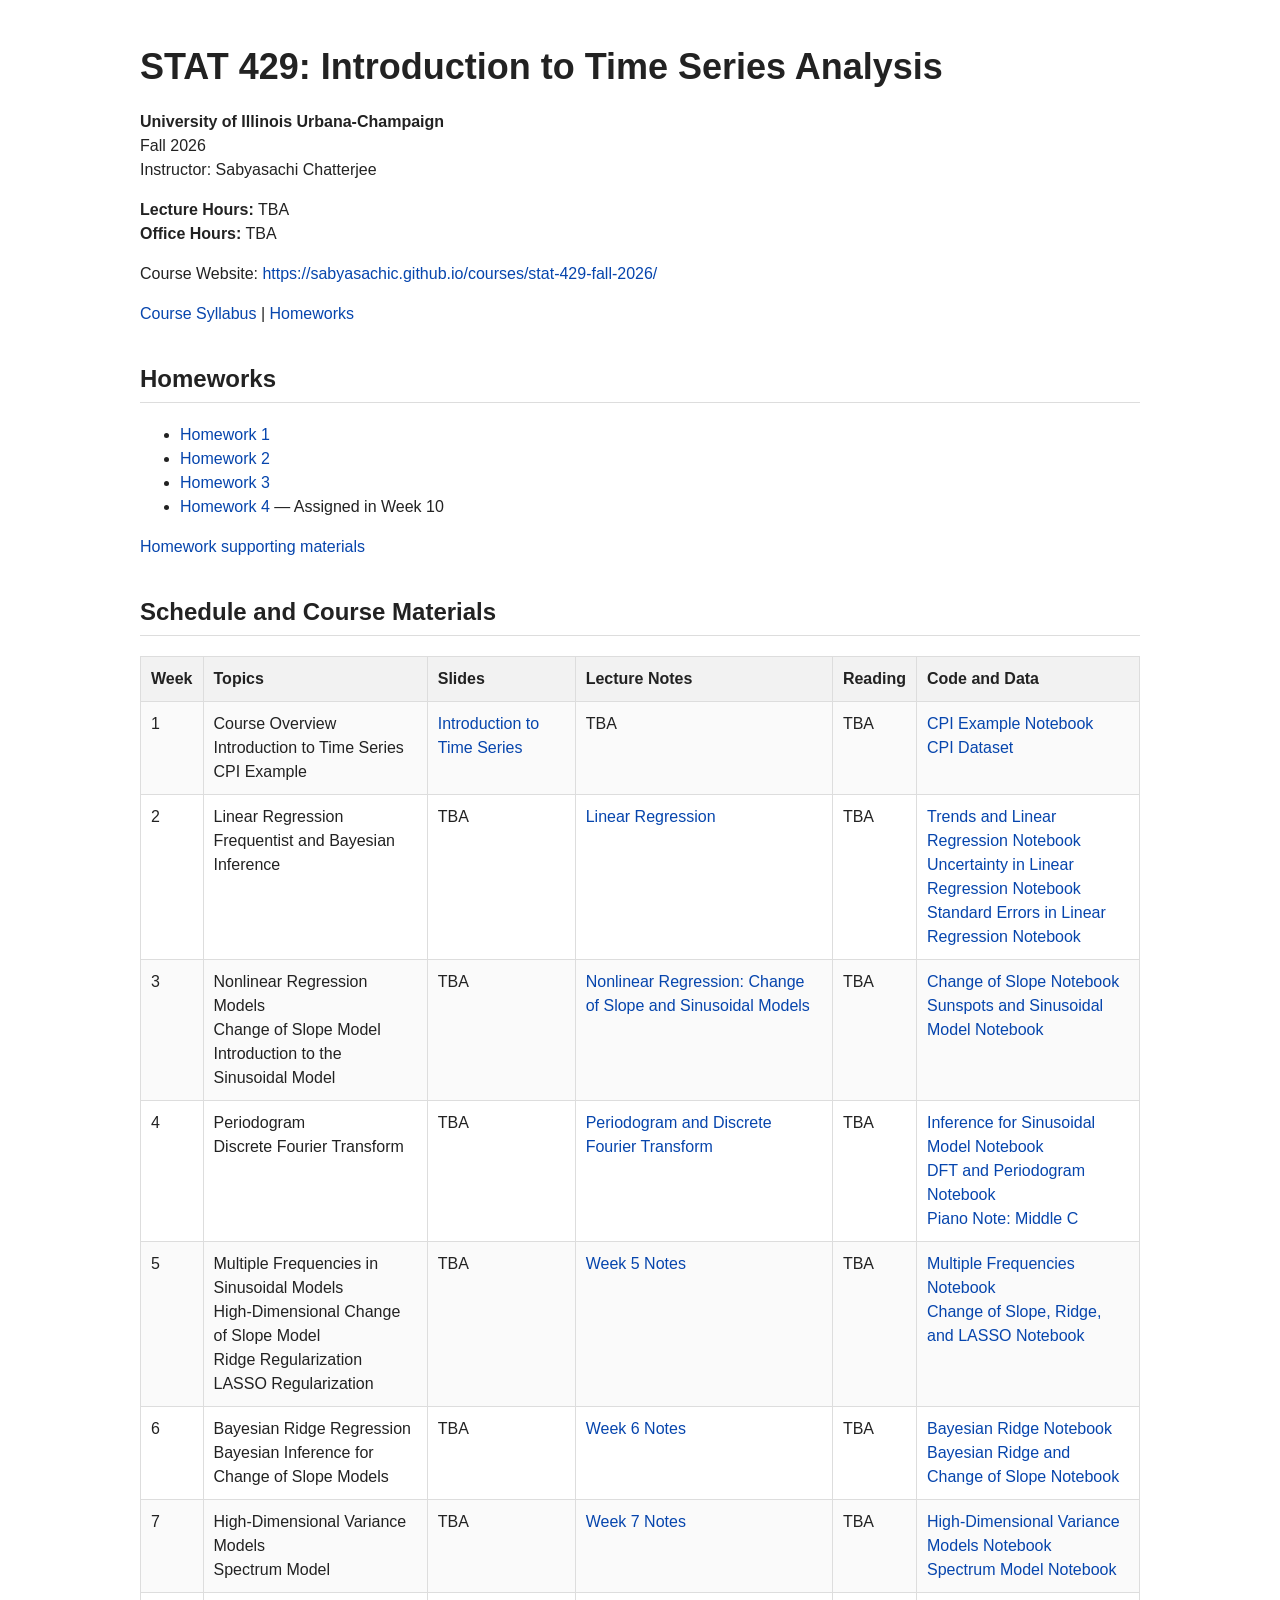
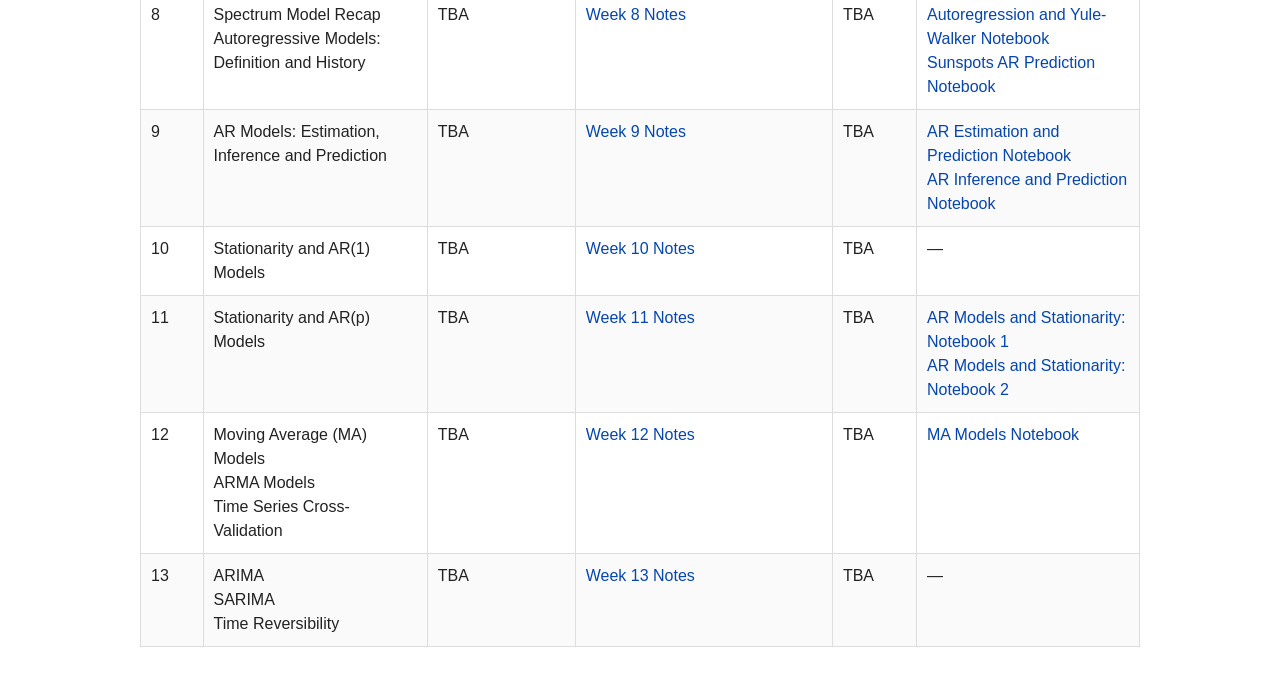
==== commit 6f7ed36a: "Update index.html" ====
--- a/index.html
+++ b/index.html
@@ -273,6 +273,42 @@
 </td>
 </tr>
 
+<!-- WEEK 12 -->
+
+<tr>
+<td>12</td>
+<td>
+Moving Average (MA) Models<br>
+ARMA Models<br>
+Time Series Cross-Validation
+</td>
+<td>TBA</td>
+<td>
+<a href="Week12.pdf">Week 12 Notes</a>
+</td>
+<td>TBA</td>
+<td>
+<a href="https://nbviewer.org/url/sabyasachic.github.io/courses/stat-429-fall-2026/MA_models.ipynb">MA Models Notebook</a>
+</td>
+</tr>
+
+<!-- WEEK 13 -->
+
+<tr>
+<td>13</td>
+<td>
+ARIMA<br>
+SARIMA<br>
+Time Reversibility
+</td>
+<td>TBA</td>
+<td>
+<a href="Week13.pdf">Week 13 Notes</a>
+</td>
+<td>TBA</td>
+<td>&mdash;</td>
+</tr>
+
 </table>
 
 </body>
